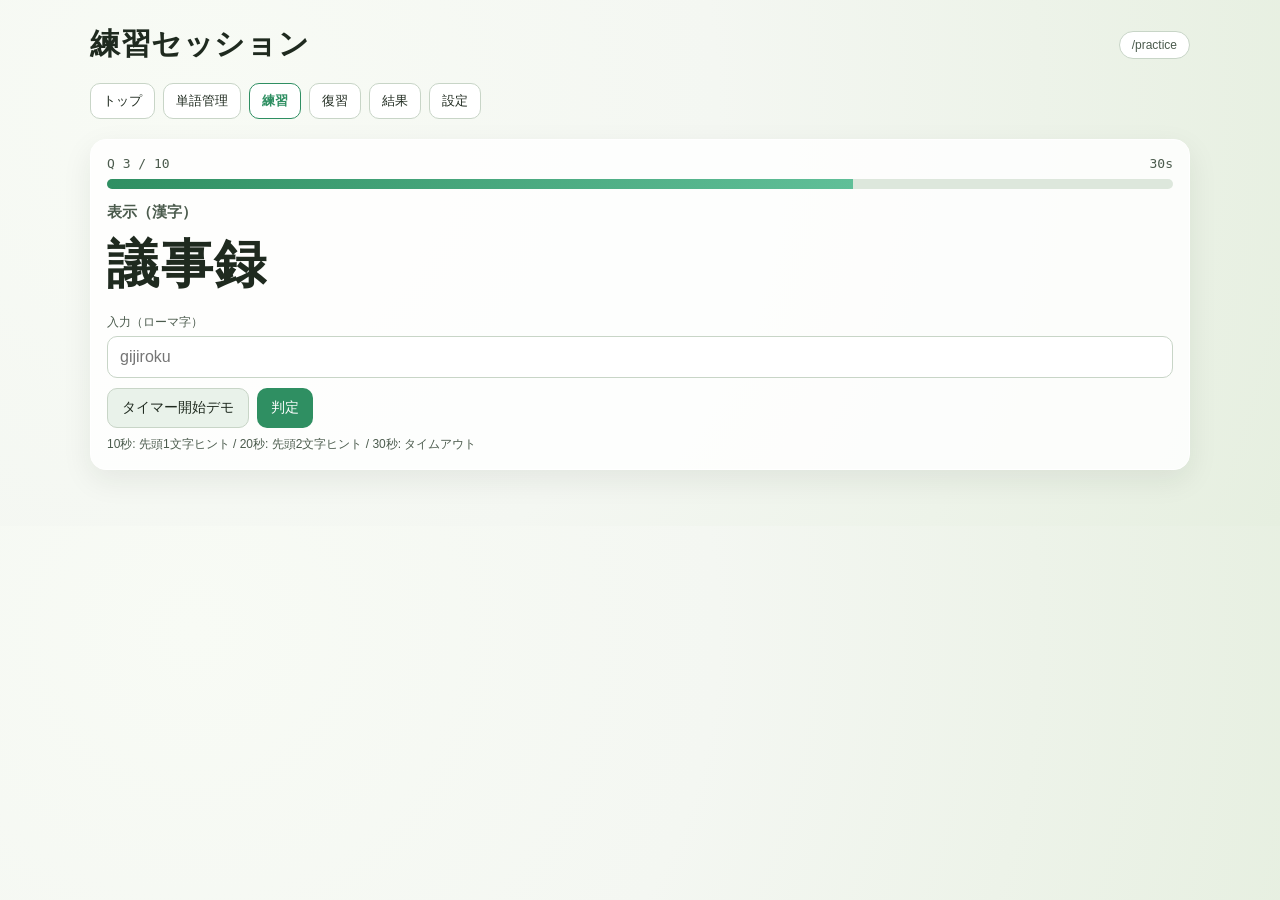
==== screen_design_html/practice.html @ 7a0b06f2 "画面設計用HTMLモックを専用ディレクトリに追加" ====
<!doctype html>
<html lang="ja">
<head>
  <meta charset="utf-8">
  <meta name="viewport" content="width=device-width,initial-scale=1">
  <title>練習 | word_practice</title>
  <link rel="stylesheet" href="styles.css">
</head>
<body>
  <main class="app">
    <header class="header"><div class="brand">練習セッション</div><div class="badge">/practice</div></header>
    <nav class="nav">
      <a href="index.html">トップ</a><a href="words.html">単語管理</a><a class="active" href="practice.html">練習</a><a href="review.html">復習</a><a href="result.html">結果</a><a href="settings.html">設定</a>
    </nav>

    <section class="card">
      <div class="status-line"><span>Q 3 / 10</span><span id="timer">30s</span></div>
      <div class="progress"><div id="bar"></div></div>
      <h3>表示（漢字）</h3>
      <div class="problem">議事録</div>
      <label class="label">入力（ローマ字）</label>
      <input class="input" placeholder="gijiroku">
      <div class="controls">
        <button id="start-demo" class="btn btn-secondary">タイマー開始デモ</button>
        <button class="btn btn-primary">判定</button>
      </div>
      <p class="small" style="margin-top:8px;">10秒: 先頭1文字ヒント / 20秒: 先頭2文字ヒント / 30秒: タイムアウト</p>
    </section>
  </main>
  <script src="script.js"></script>
</body>
</html>
---- screen_design_html/styles.css ----
:root {
  --bg-0: #f4f7f2;
  --bg-1: #e6efe0;
  --ink: #1f2a1f;
  --ink-soft: #4b5b4d;
  --accent: #2f8f62;
  --accent-2: #0f5b72;
  --warn: #b34d2e;
  --card: #ffffffd9;
  --line: #c8d5c7;
  --shadow: 0 10px 30px rgba(25, 42, 25, 0.08);
}

* { box-sizing: border-box; }
body {
  margin: 0;
  font-family: "Noto Sans JP", "Hiragino Kaku Gothic ProN", Meiryo, sans-serif;
  color: var(--ink);
  background: radial-gradient(circle at 15% 20%, #f8fbf5 0%, var(--bg-0) 45%, var(--bg-1) 100%);
}

.app {
  width: min(1100px, 92vw);
  margin: 24px auto 56px;
}

.header {
  display: flex;
  justify-content: space-between;
  align-items: center;
  gap: 16px;
  margin-bottom: 18px;
}

.brand {
  font-size: clamp(20px, 3vw, 30px);
  font-weight: 800;
  letter-spacing: 0.02em;
}

.badge {
  border: 1px solid var(--line);
  border-radius: 999px;
  padding: 6px 12px;
  font-size: 12px;
  color: var(--ink-soft);
  background: #fff;
}

.nav {
  display: flex;
  gap: 8px;
  flex-wrap: wrap;
  margin-bottom: 20px;
}

.nav a {
  text-decoration: none;
  color: var(--ink);
  border: 1px solid var(--line);
  background: #fff;
  border-radius: 10px;
  padding: 8px 12px;
  font-size: 13px;
}

.nav a.active {
  border-color: var(--accent);
  color: var(--accent);
  font-weight: 700;
}

.grid {
  display: grid;
  gap: 14px;
}

.grid.two { grid-template-columns: repeat(2, minmax(0, 1fr)); }
.grid.three { grid-template-columns: repeat(3, minmax(0, 1fr)); }

.card {
  background: var(--card);
  border: 1px solid #fff;
  border-radius: 16px;
  box-shadow: var(--shadow);
  padding: 16px;
}

h1, h2, h3, p { margin: 0; }
h1 { font-size: clamp(24px, 4vw, 36px); margin-bottom: 8px; }
h2 { font-size: 20px; margin-bottom: 10px; }
h3 { font-size: 15px; margin-bottom: 8px; color: var(--ink-soft); }

.hero {
  padding: 22px;
  border-radius: 20px;
  border: 1px solid #d7e7d8;
  background: linear-gradient(130deg, #ffffff 0%, #edf6ee 60%, #e5f0ec 100%);
}

.hero p { color: var(--ink-soft); line-height: 1.6; }

.metric {
  font-family: "M PLUS 1 Code", "Noto Sans JP", monospace;
  font-size: clamp(24px, 3vw, 34px);
  color: var(--accent-2);
  font-weight: 700;
}

.table {
  width: 100%;
  border-collapse: collapse;
  font-size: 14px;
}

.table th, .table td {
  border-bottom: 1px solid var(--line);
  padding: 10px 6px;
  text-align: left;
}

.table th { color: var(--ink-soft); font-size: 12px; text-transform: uppercase; }

.controls {
  display: flex;
  gap: 8px;
  flex-wrap: wrap;
  margin-top: 10px;
}

button, .btn {
  border: 0;
  border-radius: 10px;
  padding: 10px 14px;
  font-size: 14px;
  cursor: pointer;
  text-decoration: none;
  display: inline-block;
}

.btn-primary { background: var(--accent); color: #fff; }
.btn-secondary { background: #e9f2ea; color: var(--ink); border: 1px solid var(--line); }
.btn-danger { background: #ffe6de; color: var(--warn); border: 1px solid #f5cabd; }

.input {
  width: 100%;
  border: 1px solid var(--line);
  border-radius: 10px;
  padding: 11px 12px;
  font-size: 16px;
  background: #fff;
}

.label {
  font-size: 12px;
  color: var(--ink-soft);
  margin-bottom: 5px;
  display: block;
}

.problem {
  font-size: clamp(28px, 5vw, 52px);
  font-weight: 800;
  margin: 8px 0 14px;
  letter-spacing: 0.03em;
}

.status-line {
  display: flex;
  justify-content: space-between;
  font-family: "M PLUS 1 Code", monospace;
  margin-bottom: 8px;
  font-size: 13px;
  color: var(--ink-soft);
}

.progress {
  width: 100%;
  height: 10px;
  border-radius: 999px;
  background: #dde7dc;
  overflow: hidden;
  margin-bottom: 14px;
}

.progress > div {
  height: 100%;
  width: 70%;
  background: linear-gradient(90deg, var(--accent) 0%, #60bf98 100%);
}

.small {
  font-size: 12px;
  color: var(--ink-soft);
}

@media (max-width: 820px) {
  .grid.two, .grid.three { grid-template-columns: 1fr; }
  .app { width: 94vw; margin-top: 16px; }
}
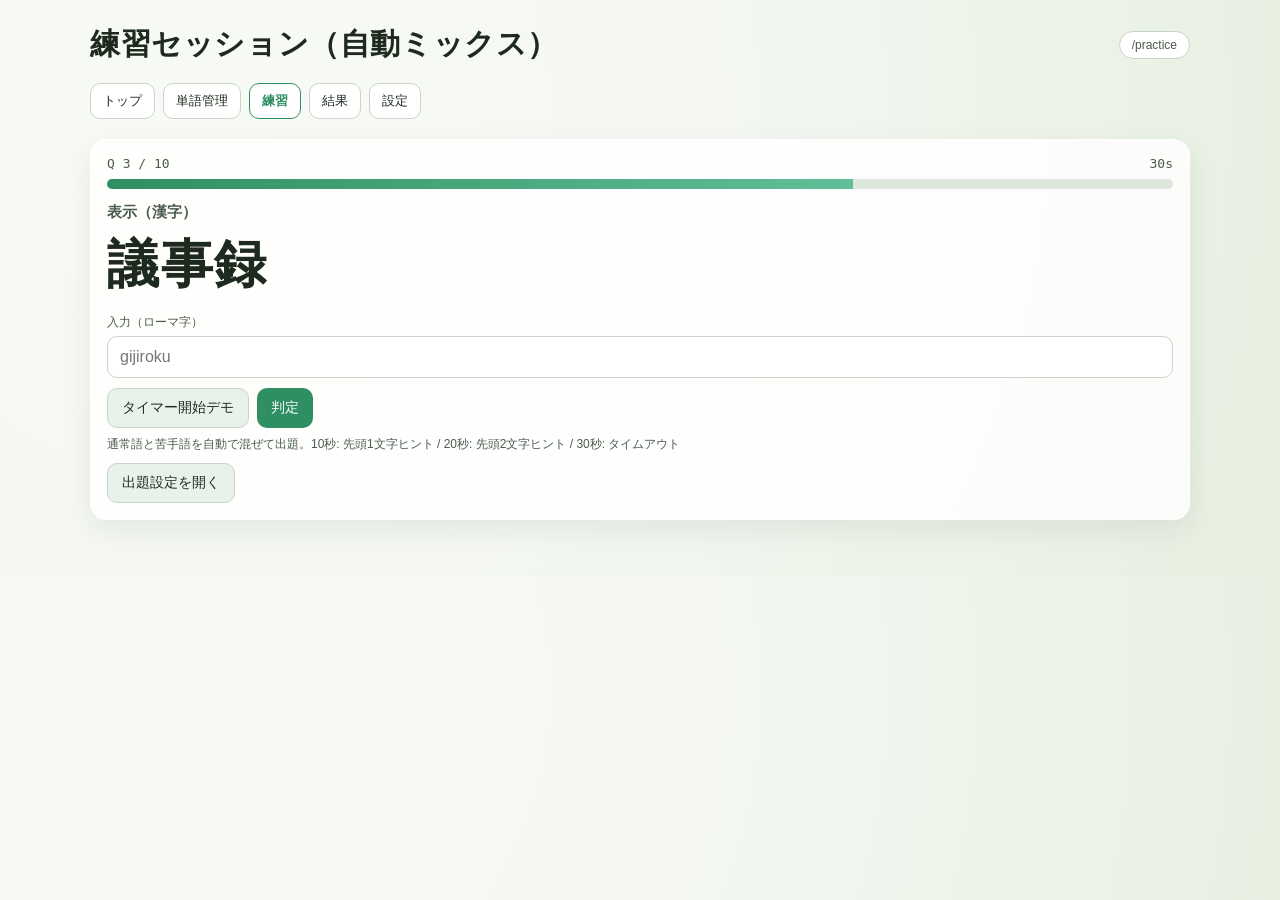
==== commit 52aa968a: "docs: unify practice flow with mixed session wording" ====
--- a/screen_design_html/practice.html
+++ b/screen_design_html/practice.html
@@ -3,14 +3,14 @@
 <head>
   <meta charset="utf-8">
   <meta name="viewport" content="width=device-width,initial-scale=1">
-  <title>練習 | word_practice</title>
+  <title>練習セッション | word_practice</title>
   <link rel="stylesheet" href="styles.css">
 </head>
 <body>
   <main class="app">
-    <header class="header"><div class="brand">練習セッション</div><div class="badge">/practice</div></header>
+    <header class="header"><div class="brand">練習セッション（自動ミックス）</div><div class="badge">/practice</div></header>
     <nav class="nav">
-      <a href="index.html">トップ</a><a href="words.html">単語管理</a><a class="active" href="practice.html">練習</a><a href="review.html">復習</a><a href="result.html">結果</a><a href="settings.html">設定</a>
+      <a href="index.html">トップ</a><a href="words.html">単語管理</a><a class="active" href="practice.html">練習</a><a href="result.html">結果</a><a href="settings.html">設定</a>
     </nav>
 
     <section class="card">
@@ -24,7 +24,8 @@
         <button id="start-demo" class="btn btn-secondary">タイマー開始デモ</button>
         <button class="btn btn-primary">判定</button>
       </div>
-      <p class="small" style="margin-top:8px;">10秒: 先頭1文字ヒント / 20秒: 先頭2文字ヒント / 30秒: タイムアウト</p>
+      <p class="small" style="margin-top:8px;">通常語と苦手語を自動で混ぜて出題。10秒: 先頭1文字ヒント / 20秒: 先頭2文字ヒント / 30秒: タイムアウト</p>
+      <div class="controls"><a class="btn btn-secondary" href="review.html">出題設定を開く</a></div>
     </section>
   </main>
   <script src="script.js"></script>
--- a/screen_design_html/styles.css
+++ b/screen_design_html/styles.css
@@ -100,6 +100,67 @@
 
 .hero p { color: var(--ink-soft); line-height: 1.6; }
 
+.quick-start {
+  margin-top: 14px;
+  border: 1px solid #c8dfc9;
+  background: linear-gradient(120deg, #ffffff 0%, #eef8ef 55%, #e5f5ea 100%);
+}
+
+.quick-title {
+  display: flex;
+  justify-content: space-between;
+  align-items: center;
+  gap: 8px;
+}
+
+.quick-title h2 {
+  margin: 0;
+  font-size: clamp(22px, 3vw, 30px);
+}
+
+.pill {
+  border: 1px solid #9acaa8;
+  color: #1f6947;
+  border-radius: 999px;
+  padding: 4px 10px;
+  font-size: 12px;
+  background: #f8fff9;
+}
+
+.quick-problem {
+  margin: 12px 0 10px;
+  font-size: clamp(32px, 6vw, 54px);
+  font-weight: 900;
+  letter-spacing: 0.03em;
+}
+
+.quick-actions {
+  display: flex;
+  gap: 10px;
+  flex-wrap: wrap;
+  margin-top: 12px;
+}
+
+.btn-quick {
+  background: #126e46;
+  color: #fff;
+  border-radius: 12px;
+  padding: 12px 18px;
+  font-weight: 700;
+}
+
+.sub-links {
+  margin-top: 6px;
+  display: flex;
+  gap: 10px;
+  flex-wrap: wrap;
+}
+
+.sub-links a {
+  font-size: 13px;
+  color: var(--ink-soft);
+}
+
 .metric {
   font-family: "M PLUS 1 Code", "Noto Sans JP", monospace;
   font-size: clamp(24px, 3vw, 34px);
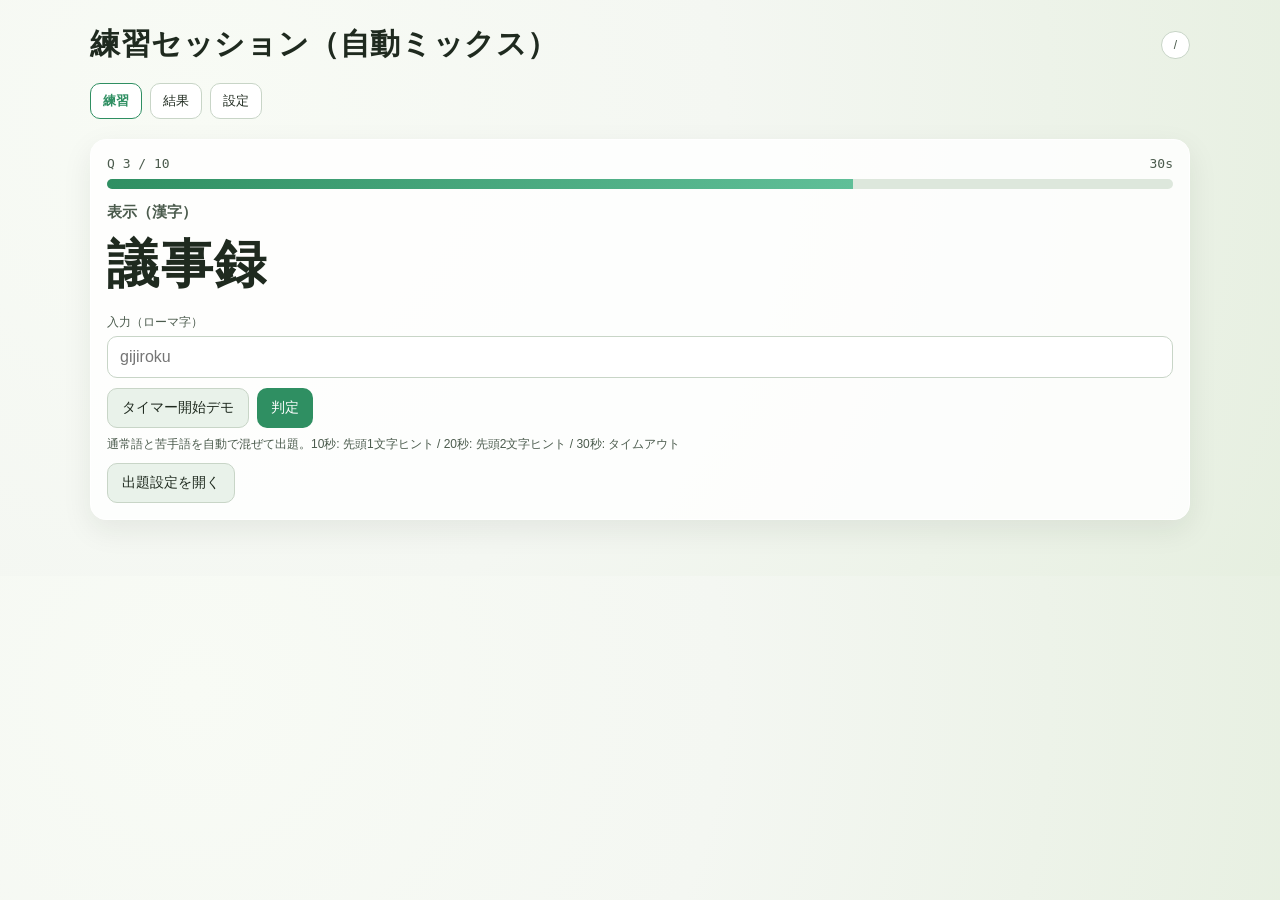
==== commit e060ac92: "docs: remove word management screen from flow" ====
--- a/screen_design_html/practice.html
+++ b/screen_design_html/practice.html
@@ -4,30 +4,15 @@
   <meta charset="utf-8">
   <meta name="viewport" content="width=device-width,initial-scale=1">
   <title>練習セッション | word_practice</title>
+  <meta http-equiv="refresh" content="0; url=index.html">
   <link rel="stylesheet" href="styles.css">
 </head>
 <body>
   <main class="app">
-    <header class="header"><div class="brand">練習セッション（自動ミックス）</div><div class="badge">/practice</div></header>
-    <nav class="nav">
-      <a href="index.html">トップ</a><a href="words.html">単語管理</a><a class="active" href="practice.html">練習</a><a href="result.html">結果</a><a href="settings.html">設定</a>
-    </nav>
-
     <section class="card">
-      <div class="status-line"><span>Q 3 / 10</span><span id="timer">30s</span></div>
-      <div class="progress"><div id="bar"></div></div>
-      <h3>表示（漢字）</h3>
-      <div class="problem">議事録</div>
-      <label class="label">入力（ローマ字）</label>
-      <input class="input" placeholder="gijiroku">
-      <div class="controls">
-        <button id="start-demo" class="btn btn-secondary">タイマー開始デモ</button>
-        <button class="btn btn-primary">判定</button>
-      </div>
-      <p class="small" style="margin-top:8px;">通常語と苦手語を自動で混ぜて出題。10秒: 先頭1文字ヒント / 20秒: 先頭2文字ヒント / 30秒: タイムアウト</p>
-      <div class="controls"><a class="btn btn-secondary" href="review.html">出題設定を開く</a></div>
+      <h2>練習ページを統合しました</h2>
+      <p class="small">練習は <a href="index.html">index.html</a> に移動しました。自動で遷移しない場合はリンクを押してください。</p>
     </section>
   </main>
-  <script src="script.js"></script>
 </body>
 </html>
